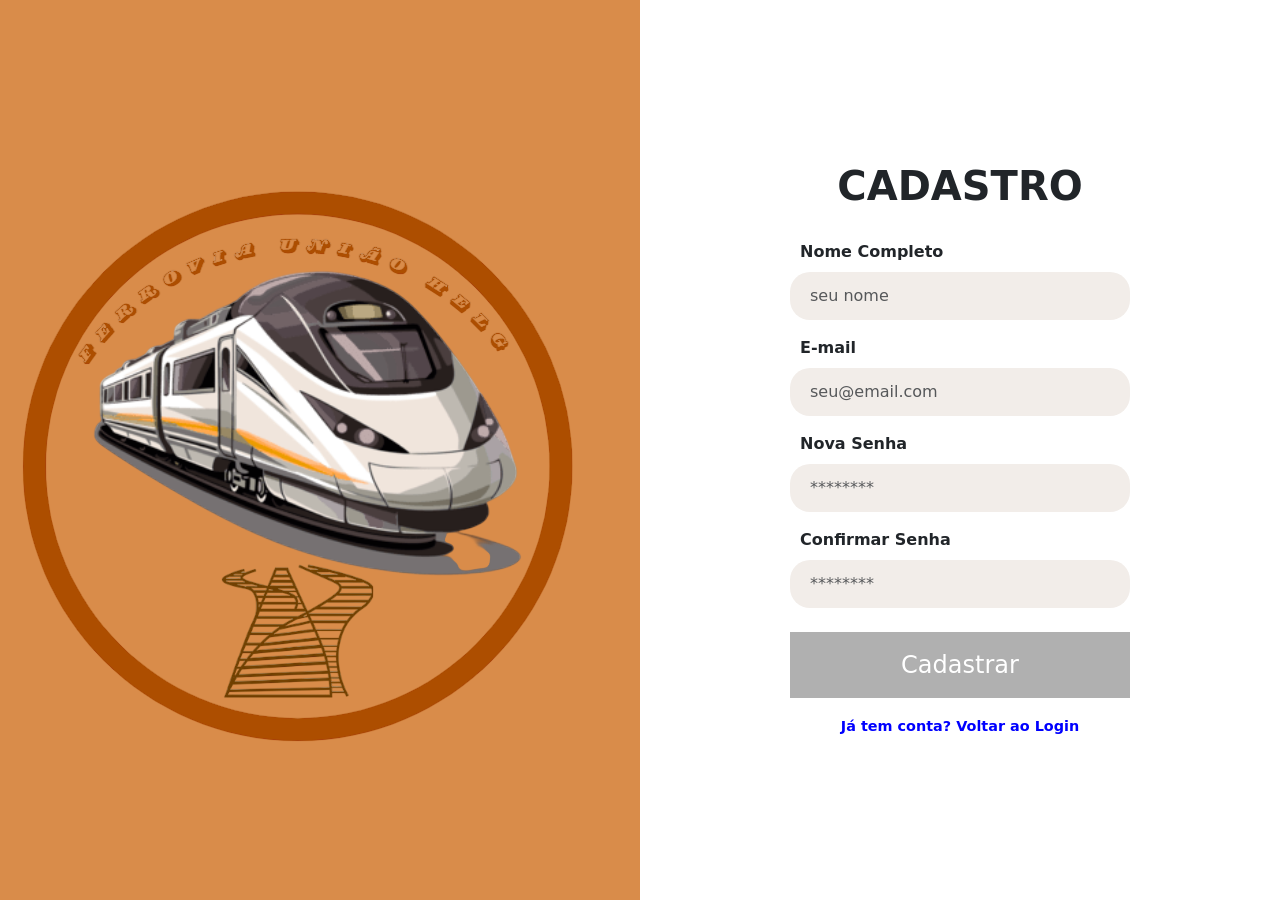
==== public/cadastro.html @ 5c0a36bd "add - mais ajuste" ====
<!DOCTYPE html>
<html lang="pt-br">
<head>
    <meta charset="UTF-8">
    <title>Cadastro - Ferrovia União</title>
    <link href="https://cdn.jsdelivr.net/npm/bootstrap@5.3.0/dist/css/bootstrap.min.css" rel="stylesheet">
    <link rel="stylesheet" href="../assets/style/style.css">
</head>
<body>

    <div class="container-principal">
        <div class="lado-esquerdo">
            <div class="logo-circulo">
                <img src="../assets/img/icone trem.png" alt="Logo">
            </div>
        </div>

        <div class="lado-direito">
            <div class="login-box">
                <h1>CADASTRO</h1>
                
                <form>
                    <div class="mb-3 text-start">
                        <label class="form-label fw-bold">Nome Completo</label>
                        <input type="text" class="form-control custom-input" placeholder="seu nome">
                    </div>

                    <div class="mb-3 text-start">
                        <label class="form-label fw-bold">E-mail</label>
                        <input type="email" class="form-control custom-input" placeholder="seu@email.com">
                    </div>
                    
                    <div class="mb-3 text-start">
                        <label class="form-label fw-bold">Nova Senha</label>
                        <input type="password" class="form-control custom-input" placeholder="********">
                    </div>

                    <div class="mb-4 text-start">
                        <label class="form-label fw-bold">Confirmar Senha</label>
                        <input type="password" class="form-control custom-input" placeholder="********">
                    </div>
                    
                    <button type="submit" class="btn-entrar">Cadastrar</button>
                    
                    <div class="mt-3 text-center">
                        <a href="login.html" class="signup-link">Já tem conta? Voltar ao Login</a>
                    </div>
                </form>
            </div>
        </div>
    </div>

</body>
</html>
---- assets/style/style.css ----
/* Pagina 1 Abaixo */
#P1{
    margin: 0;
    padding: 0px;
    background: #f3f3f3;

}
nav{
    display: flex ;
    justify-content: space-around;
    align-items: center;

    background-color: rgb(44, 44, 44);
   
    font-family:'Segoe UI', Tahoma, Geneva, Verdana, sans-serif;
    color: rgb(255, 255, 255);
    padding: 0 20px;
}
#icon{
    width: 130px;
}
.Botoes1{
    display: flex;
    gap: 10px;
}
/* Pagina 2 Abaixo */

* {
    margin: 0;
    padding: 0;
    box-sizing: border-box;
}

.container-principal {
    display: flex;
    height: 100vh;
    width: 100%;
}

.lado-esquerdo {
    flex: 1;
    background-color: #d98c4a;
    display: flex;
    justify-content: center;
    align-items: center;
}

.logo-circulo {
    width: 300px;
    height: 300px;
    border-radius: 50%;
    display: flex;
    justify-content: center;
    align-items: center;
}

.lado-direito {
    flex: 1;
    background-color: white;
    display: flex;
    justify-content: center;
    align-items: center;
    position: relative; 
}

.login-box {
    border: 2px;
    padding: 40px;
    width: 420px;
}

.login-box h1 {
    text-align: center;
    font-weight: bold;
    margin-bottom: 30px;
}

.custom-input {
    background-color: #f2ede9;
    border: none;
    border-radius: 20px;
    padding: 12px 20px;
}

.btn-entrar {
    width: 100%;
    background-color: #b0b0b0;
    color: white;
    border: none;
    padding: 15px;
    font-size: 1.5rem;
    cursor: pointer;
}
.signup-link {
    color: #0000ff;
    text-decoration: none;
    font-weight: bold;
    font-size: 0.9rem;
}

/* Pagina 3 Abaixo */
#P3 {
    background-color:#393737; 
    display: flex;
    justify-content: center;
    align-items: center;
    min-height: 100vh;
    margin: 0;
    padding: 60px 0;
}
.container3 {
    background-color: white;
    padding: 40px;
    border-radius: 10px; 
    box-shadow: 0 10px 25px rgba(33, 216, 16, 0.1); 
    max-width: 650px; 
    margin-left: auto;  
    margin-right: 145px;  
    width: 50%;
    display: flex;
    flex-direction: column;
    align-items: center;
}
#h13, #p13 {
    text-align: center;
}
.col-12{
    display: block;
    text-align: center;
}
.container3 form{
    width: 100%;
    justify-content: center;
}
.New{
    text-align: center;
}

.login-box label {
    display: block;
    text-align: left;
    margin-left: 10px; 
}

.login-box {
    max-height: 90vh;
    overflow-y: auto; 
}
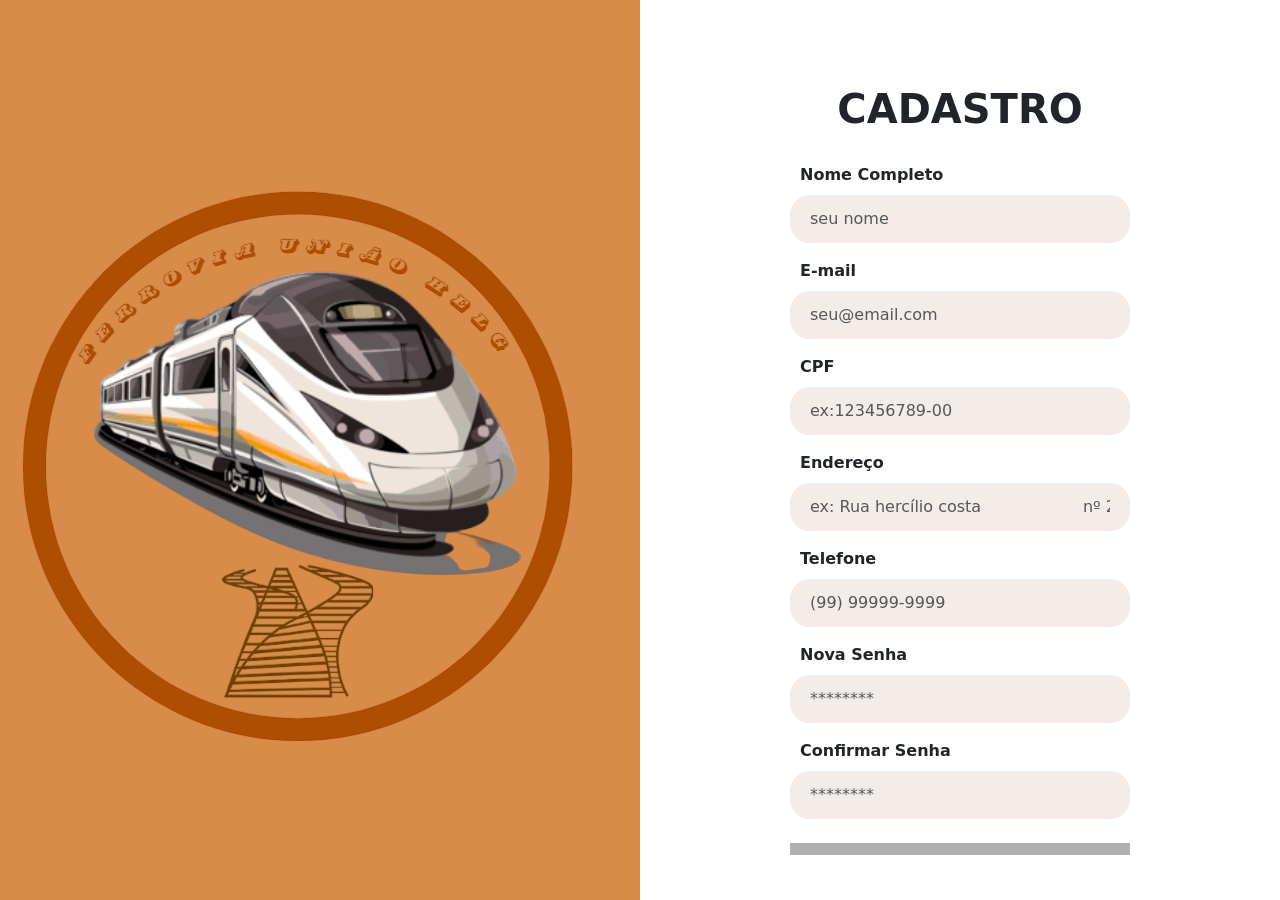
==== commit 103b4871: "fix - corrigi um erro" ====
--- a/public/cadastro.html
+++ b/public/cadastro.html
@@ -29,6 +29,21 @@
                         <label class="form-label fw-bold">E-mail</label>
                         <input type="email" class="form-control custom-input" placeholder="seu@email.com">
                     </div>
+
+                    <div class="mb-3 text-start">
+                        <label class="form-label fw-bold">CPF</label>
+                        <input type="CPF" class="form-control custom-input" placeholder="ex:123456789-00">
+                    </div>
+
+                     <div class="mb-3 text-start">
+                        <label class="form-label fw-bold">Endereço</label>
+                        <input type="endereço" class="form-control custom-input" placeholder="ex: Rua hercílio costa                    nº 245">
+                    </div>
+
+                    <div class="mb-3 text-start">
+                        <label class="form-label fw-bold">Telefone</label>
+                        <input type="telefone" class="form-control custom-input" placeholder="(99) 99999-9999">
+                    </div>
                     
                     <div class="mb-3 text-start">
                         <label class="form-label fw-bold">Nova Senha</label>
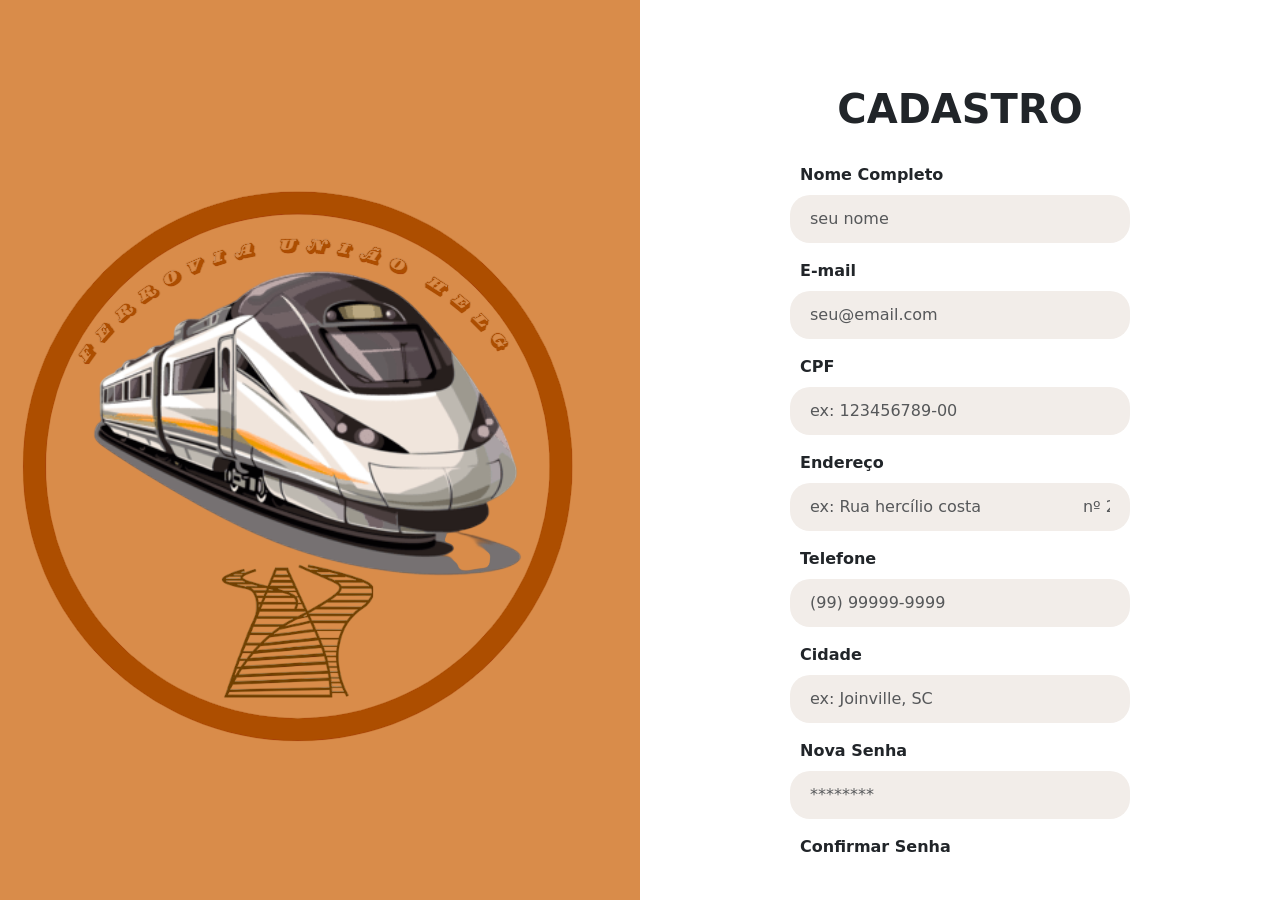
==== commit a4b8e5a3: "add - estilização do botao" ====
--- a/public/cadastro.html
+++ b/public/cadastro.html
@@ -32,7 +32,7 @@
 
                     <div class="mb-3 text-start">
                         <label class="form-label fw-bold">CPF</label>
-                        <input type="CPF" class="form-control custom-input" placeholder="ex:123456789-00">
+                        <input type="CPF" class="form-control custom-input" placeholder="ex: 123456789-00">
                     </div>
 
                      <div class="mb-3 text-start">
@@ -43,6 +43,11 @@
                     <div class="mb-3 text-start">
                         <label class="form-label fw-bold">Telefone</label>
                         <input type="telefone" class="form-control custom-input" placeholder="(99) 99999-9999">
+                    </div>
+
+                    <div class="mb-3 text-start">
+                        <label class="form-label fw-bold">Cidade</label>
+                        <input type="Cidade" class="form-control custom-input" placeholder="ex: Joinville, SC">
                     </div>
                     
                     <div class="mb-3 text-start">
--- a/assets/style/style.css
+++ b/assets/style/style.css
@@ -23,8 +23,8 @@
     display: flex;
     gap: 10px;
 }
+
 /* Pagina 2 Abaixo */
-
 * {
     margin: 0;
     padding: 0;
@@ -84,12 +84,13 @@
 
 .btn-entrar {
     width: 100%;
-    background-color: #b0b0b0;
+    background-color: #d17a08;
     color: white;
     border: none;
     padding: 15px;
     font-size: 1.5rem;
     cursor: pointer;
+    border-radius: 100px;
 }
 .signup-link {
     color: #0000ff;
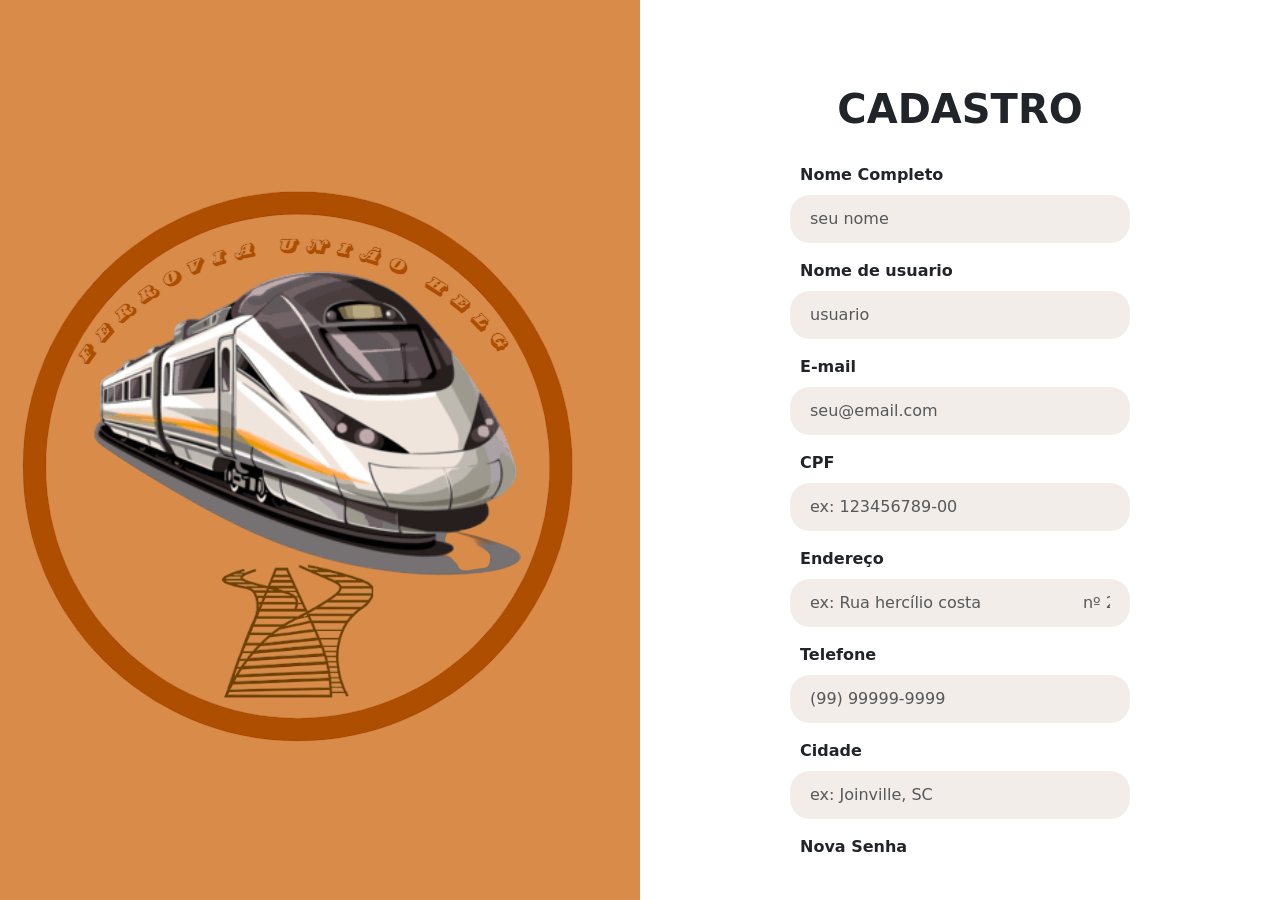
==== commit 44fb7eaf: "add - Criação da tela de senha" ====
--- a/public/cadastro.html
+++ b/public/cadastro.html
@@ -26,28 +26,33 @@
                     </div>
 
                     <div class="mb-3 text-start">
+                        <label class="form-label fw-bold">Nome de usuario</label>
+                        <input type="text" class="form-control custom-input" placeholder="usuario">
+                    </div>
+
+                    <div class="mb-3 text-start">
                         <label class="form-label fw-bold">E-mail</label>
-                        <input type="email" class="form-control custom-input" placeholder="seu@email.com">
+                        <input type="text" class="form-control custom-input" placeholder="seu@email.com">
                     </div>
 
                     <div class="mb-3 text-start">
                         <label class="form-label fw-bold">CPF</label>
-                        <input type="CPF" class="form-control custom-input" placeholder="ex: 123456789-00">
+                        <input type="text" class="form-control custom-input" placeholder="ex: 123456789-00">
                     </div>
 
                      <div class="mb-3 text-start">
                         <label class="form-label fw-bold">Endereço</label>
-                        <input type="endereço" class="form-control custom-input" placeholder="ex: Rua hercílio costa                    nº 245">
+                        <input type="text" class="form-control custom-input" placeholder="ex: Rua hercílio costa                    nº 245">
                     </div>
 
                     <div class="mb-3 text-start">
                         <label class="form-label fw-bold">Telefone</label>
-                        <input type="telefone" class="form-control custom-input" placeholder="(99) 99999-9999">
+                        <input type="text" class="form-control custom-input" placeholder="(99) 99999-9999">
                     </div>
 
                     <div class="mb-3 text-start">
                         <label class="form-label fw-bold">Cidade</label>
-                        <input type="Cidade" class="form-control custom-input" placeholder="ex: Joinville, SC">
+                        <input type="select" class="form-control custom-input" placeholder="ex: Joinville, SC">
                     </div>
                     
                     <div class="mb-3 text-start">
@@ -61,10 +66,6 @@
                     </div>
                     
                     <button type="submit" class="btn-entrar">Cadastrar</button>
-                    
-                    <div class="mt-3 text-center">
-                        <a href="login.html" class="signup-link">Já tem conta? Voltar ao Login</a>
-                    </div>
                 </form>
             </div>
         </div>
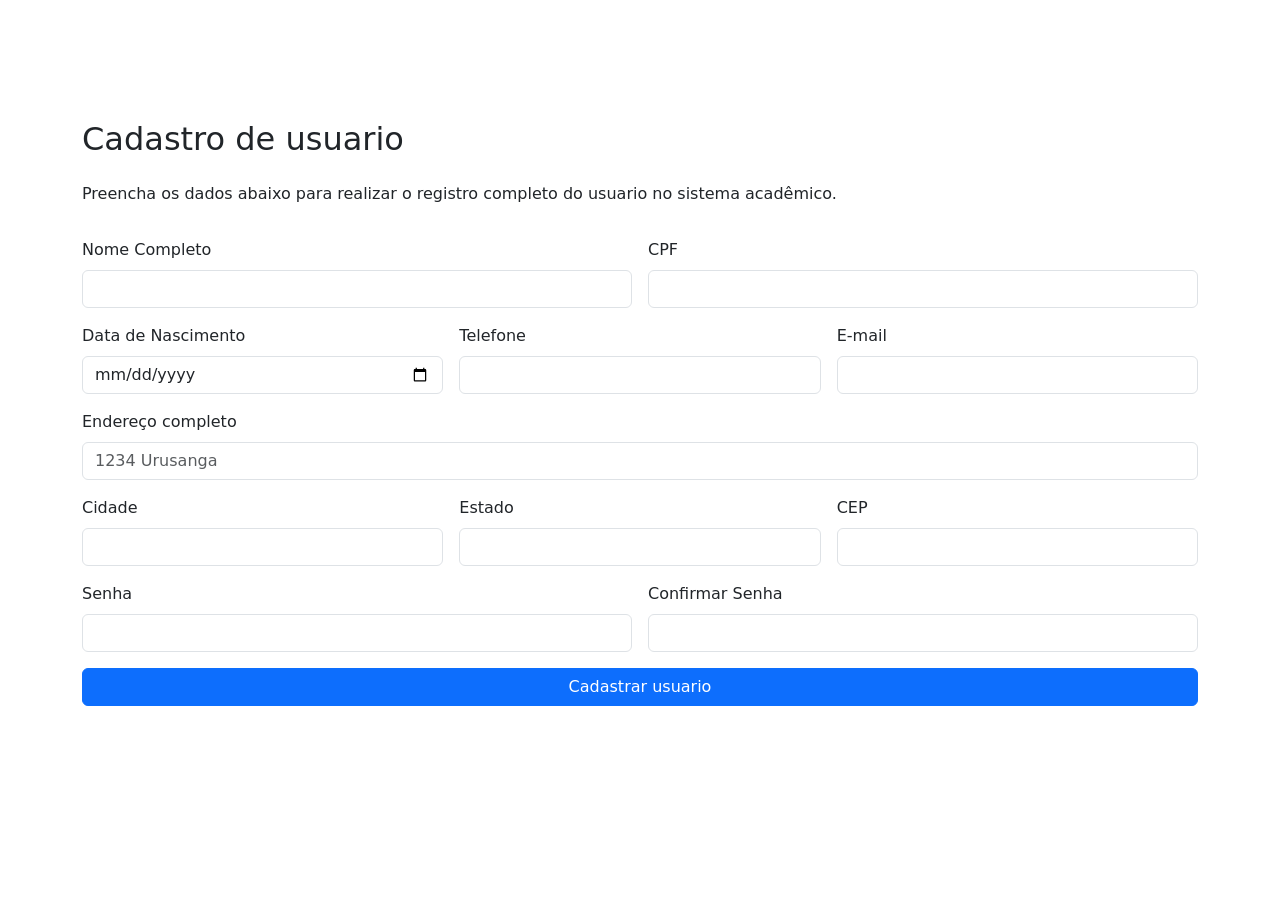
==== commit 2326c7af: "up - melhorei e ajustei a tela de cadastro" ====
--- a/public/cadastro.html
+++ b/public/cadastro.html
@@ -6,70 +6,80 @@
     <link href="https://cdn.jsdelivr.net/npm/bootstrap@5.3.0/dist/css/bootstrap.min.css" rel="stylesheet">
     <link rel="stylesheet" href="../assets/style/style.css">
 </head>
-<body>
+<script src="https://cdn.jsdelivr.net/npm/bootstrap@5.3.8/dist/js/bootstrap.bundle.min.js"
+integrity="sha384-FKyoEForCGlyvwx9Hj09JcYn3nv7wiPVlz7YYwJrWVcXK/BmnVDxM+D2scQbITxI"
+crossorigin="anonymous"></script>
 
-    <div class="container-principal">
-        <div class="lado-esquerdo">
-            <div class="logo-circulo">
-                <img src="../assets/img/icone trem.png" alt="Logo">
+        <body>
+    <br>
+    <br>
+    <br>
+    <br>
+    <br>
+    <div class="container">
+        <form class="row g-3">
+            
+            <h2>Cadastro de usuario</h2>
+            <p>Preencha os dados abaixo para realizar o registro completo do usuario no sistema acadêmico.</p>
+            <div class="col-md-6">
+                <label for="inputEmail4" class="form-label">Nome Completo</label>
+                <input type="text" class="form-control" id="inputEmail4">
             </div>
-        </div>
+            <div class="col-md-6">
+                <label for="inputPassword4" class="form-label">CPF</label>
+                <input type="number" class="form-control" id="inputPassword4">
+            </div>
 
-        <div class="lado-direito">
-            <div class="login-box">
-                <h1>CADASTRO</h1>
-                
-                <form>
-                    <div class="mb-3 text-start">
-                        <label class="form-label fw-bold">Nome Completo</label>
-                        <input type="text" class="form-control custom-input" placeholder="seu nome">
-                    </div>
 
-                    <div class="mb-3 text-start">
-                        <label class="form-label fw-bold">Nome de usuario</label>
-                        <input type="text" class="form-control custom-input" placeholder="usuario">
-                    </div>
+            <div class="col-md-4">
+                <label for="inputCity" class="form-label">Data de Nascimento</label>
+                <input type="date" class="form-control" id="inputCity">
+            </div>
+            <div class="col-md-4">
+                <label for="inputPassword4" class="form-label">Telefone</label>
+                <input type="number" class="form-control" id="inputPassword4">
+            </div>
+            <div class="col-md-4">
+                <label for="inputZip" class="form-label">E-mail</label>
+                <input type="email" class="form-control" id="inputZip">
+            </div>
 
-                    <div class="mb-3 text-start">
-                        <label class="form-label fw-bold">E-mail</label>
-                        <input type="text" class="form-control custom-input" placeholder="seu@email.com">
-                    </div>
 
-                    <div class="mb-3 text-start">
-                        <label class="form-label fw-bold">CPF</label>
-                        <input type="text" class="form-control custom-input" placeholder="ex: 123456789-00">
-                    </div>
 
-                     <div class="mb-3 text-start">
-                        <label class="form-label fw-bold">Endereço</label>
-                        <input type="text" class="form-control custom-input" placeholder="ex: Rua hercílio costa                    nº 245">
-                    </div>
+            <div class="col-12">
+                <label for="inputAddress" class="form-label">Endereço completo</label>
+                <input type="text" class="form-control" id="inputAddress" placeholder="1234 Urusanga">
+            </div>
 
-                    <div class="mb-3 text-start">
-                        <label class="form-label fw-bold">Telefone</label>
-                        <input type="text" class="form-control custom-input" placeholder="(99) 99999-9999">
-                    </div>
 
-                    <div class="mb-3 text-start">
-                        <label class="form-label fw-bold">Cidade</label>
-                        <input type="select" class="form-control custom-input" placeholder="ex: Joinville, SC">
-                    </div>
-                    
-                    <div class="mb-3 text-start">
-                        <label class="form-label fw-bold">Nova Senha</label>
-                        <input type="password" class="form-control custom-input" placeholder="********">
-                    </div>
+            <div class="col-md-4">
+                <label for="inputCity" class="form-label">Cidade</label>
+                <input type="text" class="form-control" id="inputCity">
+            </div>
+            <div class="col-md-4">
+                <label for="inputPassword4" class="form-label">Estado</label>
+                <input type="text" class="form-control" id="inputPassword4">
+            </div>
+            <div class="col-md-4">
+                <label for="inputZip" class="form-label">CEP</label>
+                <input type="number" class="form-control" id="inputZip">
+            </div>
+            <div class="col-md-6">
+                <label for="inputCity" class="form-label">Senha</label>
+                <input type="text" class="form-control" id="inputCity">
+            </div>
+            <div class="col-md-6">
+                <label for="inputPassword4" class="form-label">Confirmar Senha</label>
+                <input type="text" class="form-control" id="inputPassword4">
+            </div>
 
-                    <div class="mb-4 text-start">
-                        <label class="form-label fw-bold">Confirmar Senha</label>
-                        <input type="password" class="form-control custom-input" placeholder="********">
-                    </div>
-                    
-                    <button type="submit" class="btn-entrar">Cadastrar</button>
-                </form>
+
+            <div class="d-grid mt-3">
+                <button class="btn btn-primary" type="button">Cadastrar usuario</button>
             </div>
-        </div>
+        </form>
     </div>
 
 </body>
+
 </html>
--- a/assets/style/style.css
+++ b/assets/style/style.css
@@ -10,19 +10,63 @@
     justify-content: space-around;
     align-items: center;
 
-    background-color: rgb(44, 44, 44);
+    background-color: #242424;
    
     font-family:'Segoe UI', Tahoma, Geneva, Verdana, sans-serif;
     color: rgb(255, 255, 255);
     padding: 0 20px;
 }
-#icon{
+.icon{
     width: 130px;
 }
-.Botoes1{
-    display: flex;
-    gap: 10px;
+
+
+.nav-item{
+    background-color: #ff5f29;
+    width: 80px;
+    color: white;
+    padding-left: 30px;     
+    padding-right: 30px;
+    border: none;    
+    height: 60px;  
+    white-space: nowrap;     
+             
+    
 }
+.main-nav{
+    background-color:#ff5f29; 
+}
+
+#carouselExampleIndicators {
+    max-width: 1100px;
+    margin: 30px auto;
+    border-radius: 15px;
+    overflow: hidden;
+}
+
+.carousel-item {
+    height: 550px;
+}
+
+.carousel-item img {
+    object-fit: cover;
+    height: 100%;
+}
+.H222{
+    
+    text-align: center;
+    font-family:'Segoe UI', Tahoma, Geneva, Verdana, sans-serif;
+}
+#sair{
+    background-color: #ffffff;
+    text-align: center;
+    padding: 100px;
+    margin: 110px auto;
+    width: 500px;
+    border-radius: 30px;
+
+}
+
 
 /* Pagina 2 Abaixo */
 * {
@@ -39,7 +83,7 @@
 
 .lado-esquerdo {
     flex: 1;
-    background-color: #d98c4a;
+    background-color:#ff5f29;;
     display: flex;
     justify-content: center;
     align-items: center;
@@ -71,9 +115,8 @@
 
 .login-box h1 {
     text-align: center;
-    font-weight: bold;
-    margin-bottom: 30px;
 }
+
 
 .custom-input {
     background-color: #f2ede9;
@@ -84,7 +127,7 @@
 
 .btn-entrar {
     width: 100%;
-    background-color: #d17a08;
+    background-color: #ff5f29;;
     color: white;
     border: none;
     padding: 15px;
@@ -100,40 +143,8 @@
 }
 
 /* Pagina 3 Abaixo */
-#P3 {
-    background-color:#393737; 
-    display: flex;
-    justify-content: center;
-    align-items: center;
-    min-height: 100vh;
-    margin: 0;
-    padding: 60px 0;
-}
-.container3 {
-    background-color: white;
-    padding: 40px;
-    border-radius: 10px; 
-    box-shadow: 0 10px 25px rgba(33, 216, 16, 0.1); 
-    max-width: 650px; 
-    margin-left: auto;  
-    margin-right: 145px;  
-    width: 50%;
-    display: flex;
-    flex-direction: column;
-    align-items: center;
-}
+
 #h13, #p13 {
-    text-align: center;
-}
-.col-12{
-    display: block;
-    text-align: center;
-}
-.container3 form{
-    width: 100%;
-    justify-content: center;
-}
-.New{
     text-align: center;
 }
 
@@ -147,3 +158,13 @@
     max-height: 90vh;
     overflow-y: auto; 
 }
+.content{
+    display: none;
+}
+.content.active{
+    display: block;
+}
+
+
+
+
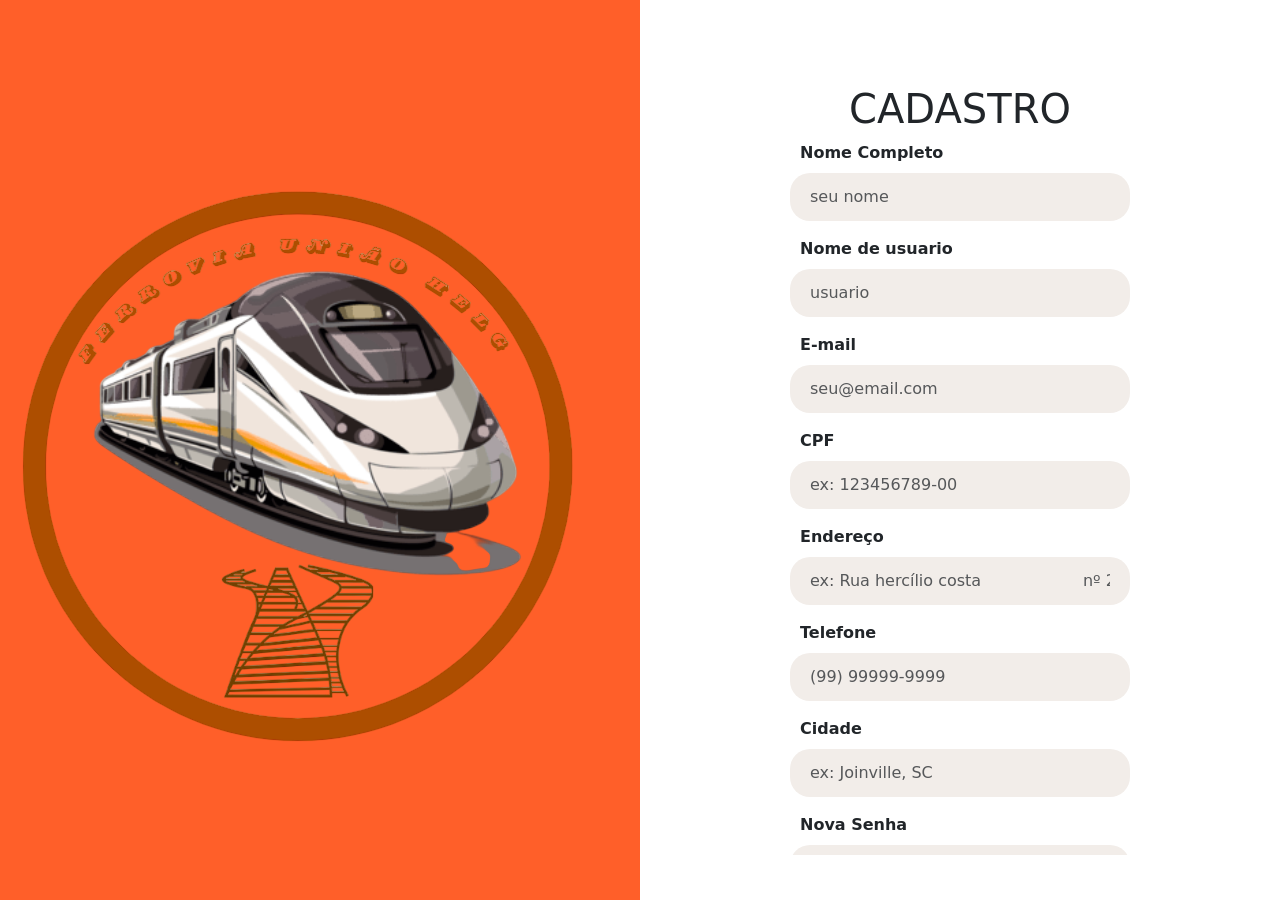
==== commit 136f00e8: "add" ====
--- a/public/cadastro.html
+++ b/public/cadastro.html
@@ -6,80 +6,70 @@
     <link href="https://cdn.jsdelivr.net/npm/bootstrap@5.3.0/dist/css/bootstrap.min.css" rel="stylesheet">
     <link rel="stylesheet" href="../assets/style/style.css">
 </head>
-<script src="https://cdn.jsdelivr.net/npm/bootstrap@5.3.8/dist/js/bootstrap.bundle.min.js"
-integrity="sha384-FKyoEForCGlyvwx9Hj09JcYn3nv7wiPVlz7YYwJrWVcXK/BmnVDxM+D2scQbITxI"
-crossorigin="anonymous"></script>
+<body>
 
-        <body>
-    <br>
-    <br>
-    <br>
-    <br>
-    <br>
-    <div class="container">
-        <form class="row g-3">
-            
-            <h2>Cadastro de usuario</h2>
-            <p>Preencha os dados abaixo para realizar o registro completo do usuario no sistema acadêmico.</p>
-            <div class="col-md-6">
-                <label for="inputEmail4" class="form-label">Nome Completo</label>
-                <input type="text" class="form-control" id="inputEmail4">
+    <div class="container-principal">
+        <div class="lado-esquerdo">
+            <div class="logo-circulo">
+                <img src="../assets/img/icone trem.png" alt="Logo">
             </div>
-            <div class="col-md-6">
-                <label for="inputPassword4" class="form-label">CPF</label>
-                <input type="number" class="form-control" id="inputPassword4">
+        </div>
+
+        <div class="lado-direito">
+            <div class="login-box">
+                <h1>CADASTRO</h1>
+                
+                <form>
+                    <div class="mb-3 text-start">
+                        <label class="form-label fw-bold">Nome Completo</label>
+                        <input type="text" class="form-control custom-input" placeholder="seu nome">
+                    </div>
+
+                    <div class="mb-3 text-start">
+                        <label class="form-label fw-bold">Nome de usuario</label>
+                        <input type="text" class="form-control custom-input" placeholder="usuario">
+                    </div>
+
+                    <div class="mb-3 text-start">
+                        <label class="form-label fw-bold">E-mail</label>
+                        <input type="text" class="form-control custom-input" placeholder="seu@email.com">
+                    </div>
+
+                    <div class="mb-3 text-start">
+                        <label class="form-label fw-bold">CPF</label>
+                        <input type="text" class="form-control custom-input" placeholder="ex: 123456789-00">
+                    </div>
+
+                     <div class="mb-3 text-start">
+                        <label class="form-label fw-bold">Endereço</label>
+                        <input type="text" class="form-control custom-input" placeholder="ex: Rua hercílio costa                    nº 245">
+                    </div>
+
+                    <div class="mb-3 text-start">
+                        <label class="form-label fw-bold">Telefone</label>
+                        <input type="text" class="form-control custom-input" placeholder="(99) 99999-9999">
+                    </div>
+
+                    <div class="mb-3 text-start">
+                        <label class="form-label fw-bold">Cidade</label>
+                        <input type="select" class="form-control custom-input" placeholder="ex: Joinville, SC">
+                    </div>
+                    
+                    <div class="mb-3 text-start">
+                        <label class="form-label fw-bold">Nova Senha</label>
+                        <input type="password" class="form-control custom-input" placeholder="********">
+                    </div>
+
+                    <div class="mb-4 text-start">
+                        <label class="form-label fw-bold">Confirmar Senha</label>
+                        <input type="password" class="form-control custom-input" placeholder="********">
+                    </div>
+                    
+                    <button type="submit" class="btn-entrar">Cadastrar</button>
+                </form>
             </div>
-
-
-            <div class="col-md-4">
-                <label for="inputCity" class="form-label">Data de Nascimento</label>
-                <input type="date" class="form-control" id="inputCity">
-            </div>
-            <div class="col-md-4">
-                <label for="inputPassword4" class="form-label">Telefone</label>
-                <input type="number" class="form-control" id="inputPassword4">
-            </div>
-            <div class="col-md-4">
-                <label for="inputZip" class="form-label">E-mail</label>
-                <input type="email" class="form-control" id="inputZip">
-            </div>
-
-
-
-            <div class="col-12">
-                <label for="inputAddress" class="form-label">Endereço completo</label>
-                <input type="text" class="form-control" id="inputAddress" placeholder="1234 Urusanga">
-            </div>
-
-
-            <div class="col-md-4">
-                <label for="inputCity" class="form-label">Cidade</label>
-                <input type="text" class="form-control" id="inputCity">
-            </div>
-            <div class="col-md-4">
-                <label for="inputPassword4" class="form-label">Estado</label>
-                <input type="text" class="form-control" id="inputPassword4">
-            </div>
-            <div class="col-md-4">
-                <label for="inputZip" class="form-label">CEP</label>
-                <input type="number" class="form-control" id="inputZip">
-            </div>
-            <div class="col-md-6">
-                <label for="inputCity" class="form-label">Senha</label>
-                <input type="text" class="form-control" id="inputCity">
-            </div>
-            <div class="col-md-6">
-                <label for="inputPassword4" class="form-label">Confirmar Senha</label>
-                <input type="text" class="form-control" id="inputPassword4">
-            </div>
-
-
-            <div class="d-grid mt-3">
-                <button class="btn btn-primary" type="button">Cadastrar usuario</button>
-            </div>
-        </form>
+        </div>
     </div>
 
 </body>
-
 </html>
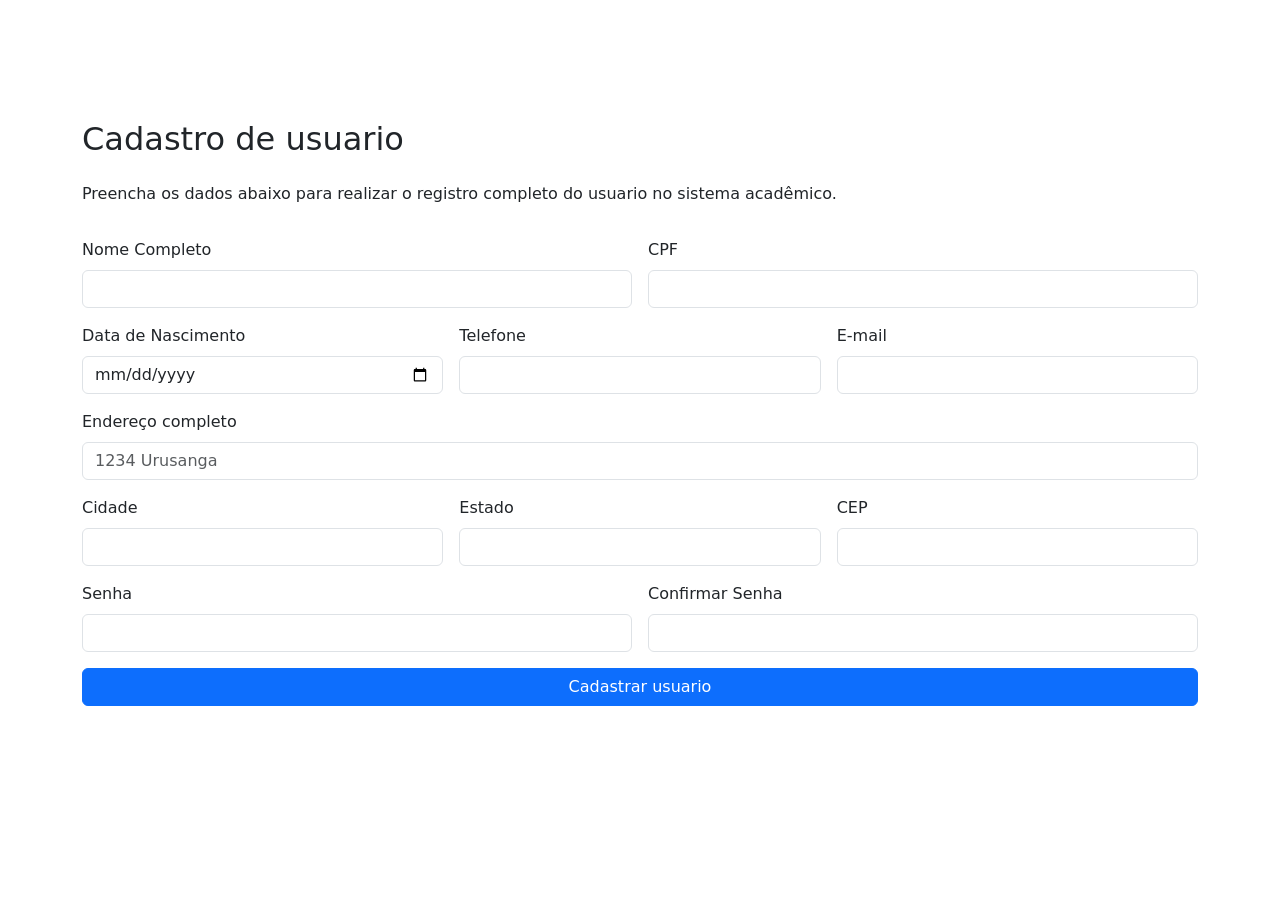
==== commit 96fea8f6: "add" ====
--- a/public/cadastro.html
+++ b/public/cadastro.html
@@ -1,75 +1,85 @@
 <!DOCTYPE html>
 <html lang="pt-br">
+
 <head>
     <meta charset="UTF-8">
     <title>Cadastro - Ferrovia União</title>
     <link href="https://cdn.jsdelivr.net/npm/bootstrap@5.3.0/dist/css/bootstrap.min.css" rel="stylesheet">
     <link rel="stylesheet" href="../assets/style/style.css">
+    <script src="https://cdn.jsdelivr.net/npm/bootstrap@5.3.8/dist/js/bootstrap.bundle.min.js"
+        integrity="sha384-FKyoEForCGlyvwx9Hj09JcYn3nv7wiPVlz7YYwJrWVcXK/BmnVDxM+D2scQbITxI"
+        crossorigin="anonymous"></script>
 </head>
 <body>
+    <br>
+    <br>
+    <br>
+    <br>
+    <br>
+    <div class="container">
+        <form class="row g-3">
 
-    <div class="container-principal">
-        <div class="lado-esquerdo">
-            <div class="logo-circulo">
-                <img src="../assets/img/icone trem.png" alt="Logo">
+            <h2>Cadastro de usuario</h2>
+            <p>Preencha os dados abaixo para realizar o registro completo do usuario no sistema acadêmico.</p>
+            <div class="col-md-6">
+                <label for="inputEmail4" class="form-label">Nome Completo</label>
+                <input type="text" class="form-control" id="inputEmail4">
             </div>
-        </div>
+            <div class="col-md-6">
+                <label for="inputPassword4" class="form-label">CPF</label>
+                <input type="number" class="form-control" id="inputPassword4">
+            </div>
 
-        <div class="lado-direito">
-            <div class="login-box">
-                <h1>CADASTRO</h1>
-                
-                <form>
-                    <div class="mb-3 text-start">
-                        <label class="form-label fw-bold">Nome Completo</label>
-                        <input type="text" class="form-control custom-input" placeholder="seu nome">
-                    </div>
 
-                    <div class="mb-3 text-start">
-                        <label class="form-label fw-bold">Nome de usuario</label>
-                        <input type="text" class="form-control custom-input" placeholder="usuario">
-                    </div>
+            <div class="col-md-4">
+                <label for="inputCity" class="form-label">Data de Nascimento</label>
+                <input type="date" class="form-control" id="inputCity">
+            </div>
+            <div class="col-md-4">
+                <label for="inputPassword4" class="form-label">Telefone</label>
+                <input type="number" class="form-control" id="inputPassword4">
+            </div>
+            <div class="col-md-4">
+                <label for="inputZip" class="form-label">E-mail</label>
+                <input type="email" class="form-control" id="inputZip">
+            </div>
 
-                    <div class="mb-3 text-start">
-                        <label class="form-label fw-bold">E-mail</label>
-                        <input type="text" class="form-control custom-input" placeholder="seu@email.com">
-                    </div>
 
-                    <div class="mb-3 text-start">
-                        <label class="form-label fw-bold">CPF</label>
-                        <input type="text" class="form-control custom-input" placeholder="ex: 123456789-00">
-                    </div>
 
-                     <div class="mb-3 text-start">
-                        <label class="form-label fw-bold">Endereço</label>
-                        <input type="text" class="form-control custom-input" placeholder="ex: Rua hercílio costa                    nº 245">
-                    </div>
+            <div class="col-12">
+                <label for="inputAddress" class="form-label">Endereço completo</label>
+                <input type="text" class="form-control" id="inputAddress" placeholder="1234 Urusanga">
+            </div>
 
-                    <div class="mb-3 text-start">
-                        <label class="form-label fw-bold">Telefone</label>
-                        <input type="text" class="form-control custom-input" placeholder="(99) 99999-9999">
-                    </div>
 
-                    <div class="mb-3 text-start">
-                        <label class="form-label fw-bold">Cidade</label>
-                        <input type="select" class="form-control custom-input" placeholder="ex: Joinville, SC">
-                    </div>
-                    
-                    <div class="mb-3 text-start">
-                        <label class="form-label fw-bold">Nova Senha</label>
-                        <input type="password" class="form-control custom-input" placeholder="********">
-                    </div>
+            <div class="col-md-4">
+                <label for="inputCity" class="form-label">Cidade</label>
+                <input type="text" class="form-control" id="inputCity">
+            </div>
+            <div class="col-md-4">
+                <label for="inputPassword4" class="form-label">Estado</label>
+                <input type="text" class="form-control" id="inputPassword4">
+            </div>
+            <div class="col-md-4">
+                <label for="inputZip" class="form-label">CEP</label>
+                <input type="number" class="form-control" id="inputZip">
+            </div>
+            <div class="col-md-6">
+                <label for="inputCity" class="form-label">Senha</label>
+                <input type="text" class="form-control" id="inputCity">
+            </div>
+            <div class="col-md-6">
+                <label for="inputPassword4" class="form-label">Confirmar Senha</label>
+                <input type="text" class="form-control" id="inputPassword4">
+            </div>
 
-                    <div class="mb-4 text-start">
-                        <label class="form-label fw-bold">Confirmar Senha</label>
-                        <input type="password" class="form-control custom-input" placeholder="********">
-                    </div>
-                    
-                    <button type="submit" class="btn-entrar">Cadastrar</button>
-                </form>
+
+            <div class="d-grid mt-3">
+                <button class="btn btn-primary" type="button">Cadastrar usuario</button>
             </div>
-        </div>
+        </form>
     </div>
 
 </body>
+
 </html>
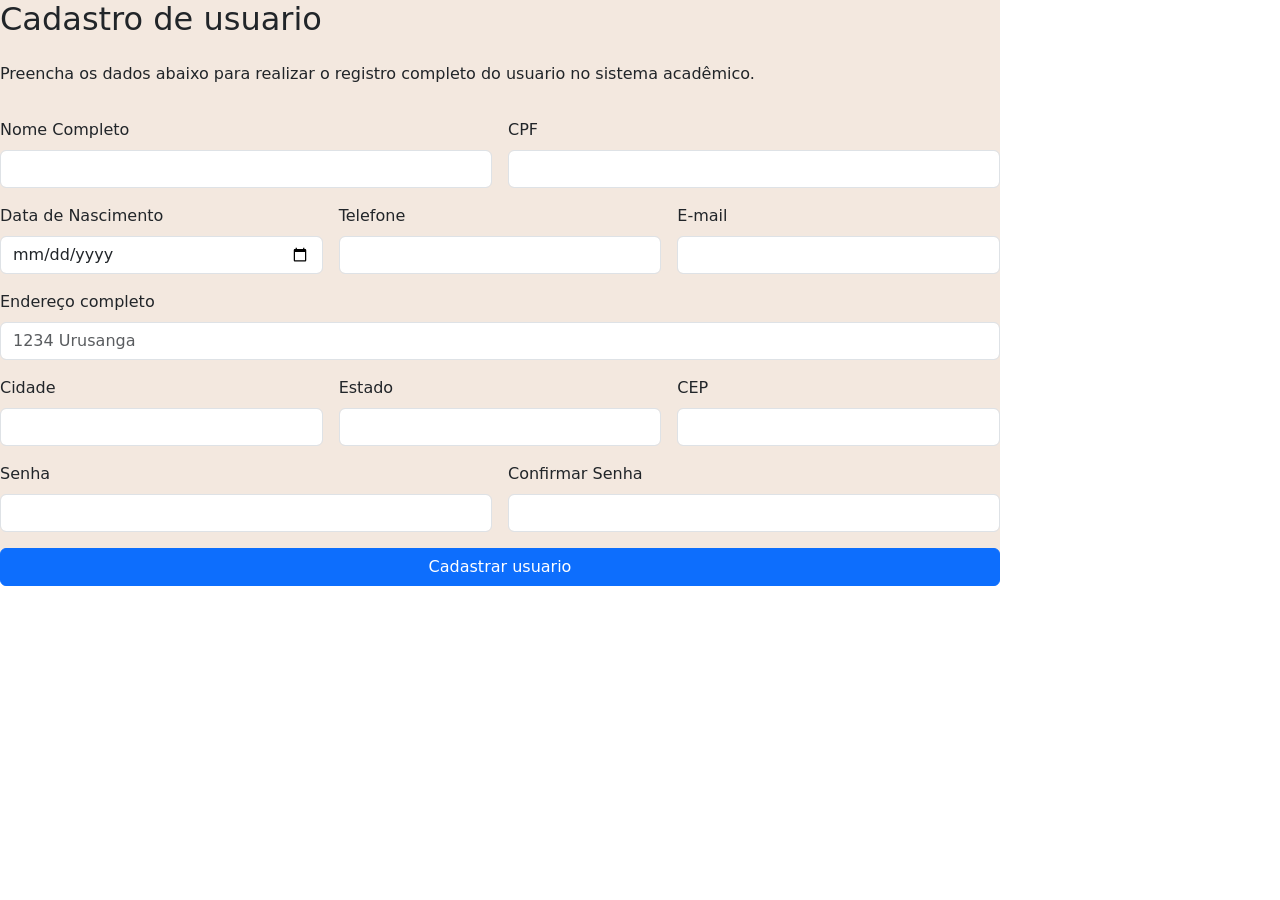
==== commit fa2b2c71: "up - melhorei a interface de alguns botões e alguns bugs" ====
--- a/public/cadastro.html
+++ b/public/cadastro.html
@@ -5,17 +5,15 @@
     <meta charset="UTF-8">
     <title>Cadastro - Ferrovia União</title>
     <link href="https://cdn.jsdelivr.net/npm/bootstrap@5.3.0/dist/css/bootstrap.min.css" rel="stylesheet">
+
     <link rel="stylesheet" href="../assets/style/style.css">
+    
     <script src="https://cdn.jsdelivr.net/npm/bootstrap@5.3.8/dist/js/bootstrap.bundle.min.js"
         integrity="sha384-FKyoEForCGlyvwx9Hj09JcYn3nv7wiPVlz7YYwJrWVcXK/BmnVDxM+D2scQbITxI"
         crossorigin="anonymous"></script>
 </head>
 <body>
-    <br>
-    <br>
-    <br>
-    <br>
-    <br>
+    
     <div class="container">
         <form class="row g-3">
 
--- a/assets/style/style.css
+++ b/assets/style/style.css
@@ -35,6 +35,7 @@
 }
 .main-nav{
     background-color:#ff5f29; 
+    display: flexbox;
 }
 
 #carouselExampleIndicators {
@@ -58,22 +59,140 @@
     font-family:'Segoe UI', Tahoma, Geneva, Verdana, sans-serif;
 }
 #sair{
-    background-color: #ffffff;
+    background-color: #969191;
     text-align: center;
     padding: 100px;
     margin: 110px auto;
     width: 500px;
     border-radius: 30px;
-
-}
-
-
-/* Pagina 2 Abaixo */
-* {
+}
+#cadastro{
+    text-align: center;
+    padding: 50px;
+    margin: 100px auto;
+    width: 1100px;
+    border-radius: 30px;
+}
+
+.container {
+    width: 100%;
+    max-width: 1000px;
+    background-color: #f3e8df; 
+    padding: 25px;
+    border-radius: 12px;
+}
+
+
+.alert-bar {
+    background-color: #fdf6f0;
+    padding: 18px 25px;
+    border-radius: 15px;
+    margin-bottom: 25px;
+    font-size: 1.15rem;
+    color: #333;
+    box-shadow: 0 2px 5px rgba(0,0,0,0.02);
+}
+
+.alert-title {
+    color: #d97736; 
+    font-weight: bold;
+    margin-right: 15px;
+}
+
+
+.metrics-grid {
+    display: grid;
+    grid-template-columns: repeat(4, 1fr);
+    gap: 20px;
+    margin-bottom: 30px;
+}
+
+.card {
+    background-color: #b5b5b5; 
+    padding: 20px;
+    border-radius: 25px;
+    text-align: center;
+    min-height: 140px;
+    display: flex;
+    flex-direction: column;
+    justify-content: space-between;
+}
+
+.card-title {
+    font-size: 1.25rem;
+    color: #1a1a1a;
+    font-weight: 500;
+}
+
+.card-value {
+    font-size: 2.2rem;
+    font-weight: bold;
+    margin-top: 10px;
+}
+
+
+.text-red {
+    color: #e58484;
+}
+
+.container {
     margin: 0;
     padding: 0;
     box-sizing: border-box;
 }
+
+.table-container {
+    background-color: #b5b5b5; 
+    border-radius: 25px;
+    padding: 20px 25px;
+}
+
+.table-title {
+    font-size: 1.35rem;
+    color: #1a1a1a;
+    margin-bottom: 15px;
+    font-weight: 500;
+}
+
+table {
+    width: 100%;
+    border-collapse: collapse;
+    font-size: 1.15rem;
+}
+
+th {
+    font-weight: 500;
+    color: #1a1a1a;
+    padding-bottom: 12px;
+}
+
+td {
+    padding: 10px 0;
+    color: #1a1a1a;
+    vertical-align: middle;
+}
+
+
+.col-id { width: 15%; text-align: left; }
+.col-rota { width: 25%; text-align: left; }
+.col-status { width: 20%; text-align: center; }
+.col-vel { width: 18%; text-align: center; }
+.col-parada { width: 22%; text-align: right; }
+
+
+.status-ok {
+    color: #1b721d; 
+}
+
+.status-delay {
+    color: #a81c1c; 
+}
+
+.text-light {
+    color: #555;
+    font-size: 1rem;
+}
+
 
 .container-principal {
     display: flex;
@@ -142,7 +261,6 @@
     font-size: 0.9rem;
 }
 
-/* Pagina 3 Abaixo */
 
 #h13, #p13 {
     text-align: center;
@@ -163,8 +281,11 @@
 }
 .content.active{
     display: block;
-}
-
-
-
-
+    
+}
+.col-md-12{
+    padding: 20px;
+    display: flex ;
+    justify-content: space-around;
+    align-items: center;
+}
